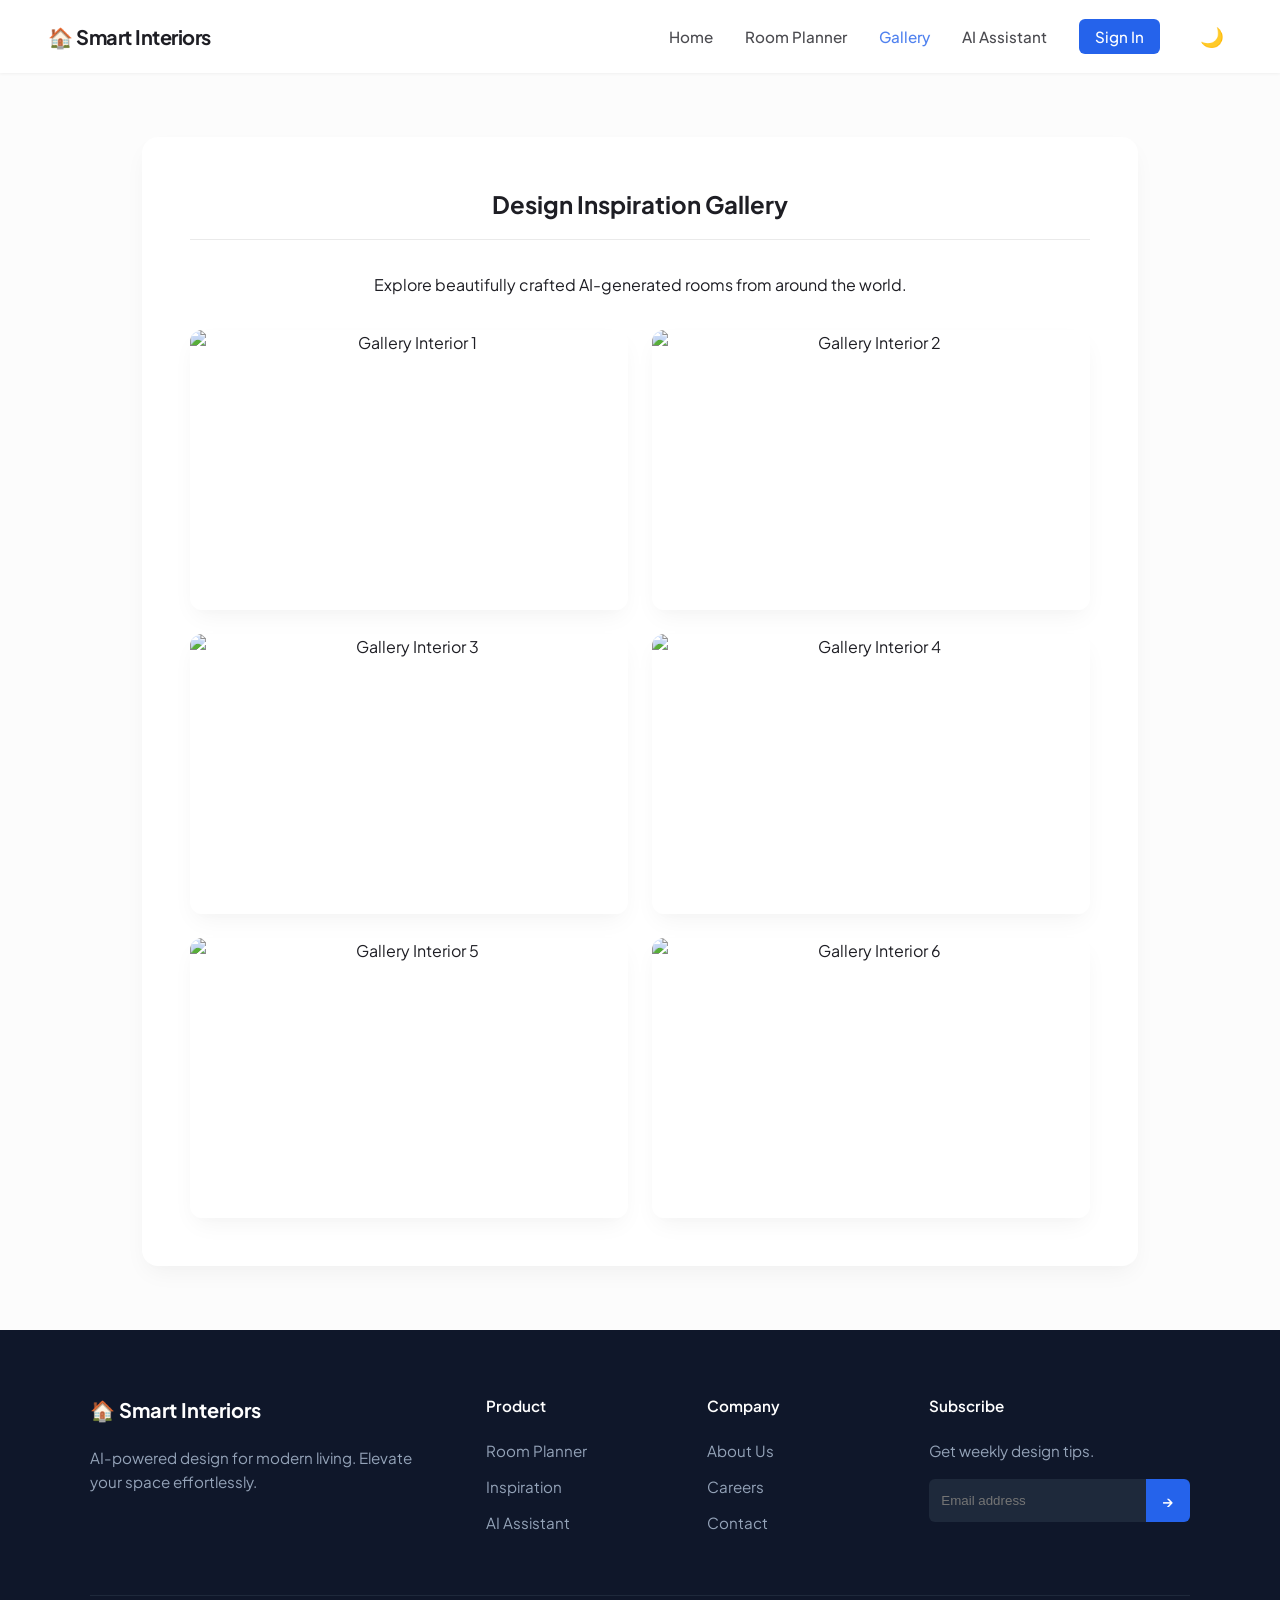
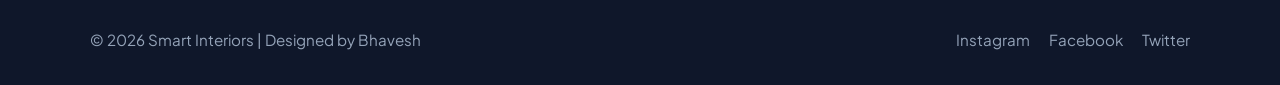
==== gallery.html @ dc1f4bb9 "Refactor into multi-page architecture: planner, gallery, assistant" ====
<!DOCTYPE html>
<html lang="en">
<head>
  <meta charset="UTF-8">
  <meta name="viewport" content="width=device-width, initial-scale=1.0">
  <title>Smart Interiors | Gallery</title>
  <link rel="preconnect" href="https://fonts.googleapis.com">
  <link rel="preconnect" href="https://fonts.gstatic.com" crossorigin>
  <link href="https://fonts.googleapis.com/css2?family=Plus+Jakarta+Sans:wght@400;500;600;700&display=swap" rel="stylesheet">
  <link rel="stylesheet" href="style.css">
</head>
<body>
  <!-- Header -->
  <header id="main-header">
    <div class="logo">🏠 Smart Interiors</div>
    <button class="mobile-menu-btn" id="mobile-menu-btn" aria-label="Toggle menu">☰</button>
    <nav id="main-nav">
      <ul>
        <li><a href="index.html">Home</a></li>
        <li><a href="planner.html">Room Planner</a></li>
        <li><a href="gallery.html" style="color: var(--primary);">Gallery</a></li>
        <li><a href="assistant.html">AI Assistant</a></li>
        <li><a href="#" id="login-btn" class="nav-btn">Sign In</a></li>
        <li><button id="theme-toggle" class="icon-btn" aria-label="Toggle dark mode">🌙</button></li>
      </ul>
    </nav>
  </header>

  <!-- Gallery Section -->
  <section class="output-section animate-on-scroll" style="margin-top: 4rem;">
    <div class="output-header" style="justify-content: center;">
      <h2>Design Inspiration Gallery</h2>
    </div>
    <p style="margin-bottom: 2rem;">Explore beautifully crafted AI-generated rooms from around the world.</p>
    <div id="gallery-container"></div>
  </section>

  <!-- Footer -->
  <footer id="contact">
    <div class="footer-content">
      <div class="footer-brand">
        <h3>🏠 Smart Interiors</h3>
        <p>AI-powered design for modern living. Elevate your space effortlessly.</p>
      </div>
      <div class="footer-links-col">
        <h4>Product</h4>
        <a href="planner.html">Room Planner</a>
        <a href="gallery.html">Inspiration</a>
        <a href="assistant.html">AI Assistant</a>
      </div>
      <div class="footer-links-col">
        <h4>Company</h4>
        <a href="#">About Us</a>
        <a href="#">Careers</a>
        <a href="#">Contact</a>
      </div>
      <div class="footer-newsletter">
        <h4>Subscribe</h4>
        <p>Get weekly design tips.</p>
        <form class="newsletter-form" onsubmit="event.preventDefault(); showToast('Subscribed successfully! 🎉');">
          <input type="email" placeholder="Email address" required>
          <button type="submit">→</button>
        </form>
      </div>
    </div>
    <div class="footer-bottom">
      <p>&copy; 2026 Smart Interiors | Designed by Bhavesh</p>
      <div class="socials">
        <a href="#">Instagram</a>
        <a href="#">Facebook</a>
        <a href="#">Twitter</a>
      </div>
    </div>
  </footer>

  <div id="toast-container"></div>
  <script src="script.js"></script>
</body>
</html>
---- style.css ----
:root {
  --bg-color: #fcfcfc;
  --text-color: #1e1e24;
  --header-bg: rgba(255, 255, 255, 0.85);
  --header-text: #1e1e24;
  --section-bg: #ffffff;
  --border-color: #eaeaea;
  --primary: #2563eb;
  --primary-hover: #1d4ed8;
  --panel-bg: #ffffff;
  --chat-bg: #f8fafc;
  --user-msg: #2563eb;
  --user-msg-text: #ffffff;
  --ai-msg: #f1f5f9;
  --ai-msg-text: #1e1e24;
  --card-bg: #ffffff;
  --shadow: 0 10px 25px -5px rgba(0, 0, 0, 0.05), 0 8px 10px -6px rgba(0, 0, 0, 0.01);
  --selection-bg: rgba(37, 99, 235, 0.2);
}

[data-theme="dark"] {
  --bg-color: #0f172a;
  --text-color: #f8fafc;
  --header-bg: rgba(15, 23, 42, 0.85);
  --header-text: #f8fafc;
  --section-bg: #1e293b;
  --border-color: #334155;
  --primary: #3b82f6;
  --primary-hover: #60a5fa;
  --panel-bg: #1e293b;
  --chat-bg: #0f172a;
  --user-msg: #3b82f6;
  --ai-msg: #334155;
  --ai-msg-text: #f8fafc;
  --card-bg: #1e293b;
  --shadow: 0 10px 25px -5px rgba(0, 0, 0, 0.4), 0 8px 10px -6px rgba(0, 0, 0, 0.2);
  --selection-bg: rgba(59, 130, 246, 0.4);
}

/* Global Selection & Scrollbar */
::selection {
  background: var(--selection-bg);
  color: inherit;
}
::-webkit-scrollbar {
  width: 10px;
}
::-webkit-scrollbar-track {
  background: var(--bg-color);
}
::-webkit-scrollbar-thumb {
  background: var(--border-color);
  border-radius: 5px;
}
::-webkit-scrollbar-thumb:hover {
  background: #94a3b8;
}

body {
  font-family: 'Plus Jakarta Sans', -apple-system, BlinkMacSystemFont, sans-serif;
  margin: 0;
  padding: 0;
  background: var(--bg-color);
  color: var(--text-color);
  line-height: 1.6;
  transition: background 0.3s ease, color 0.3s ease;
  overflow-x: hidden;
}

/* Header & Glassmorphism */
header {
  background: var(--header-bg);
  color: var(--header-text);
  display: flex;
  justify-content: space-between;
  align-items: center;
  padding: 1rem 3rem;
  box-shadow: 0 1px 3px rgba(0,0,0,0.05);
  position: sticky;
  top: 0;
  z-index: 1000;
  backdrop-filter: blur(12px);
  -webkit-backdrop-filter: blur(12px);
  transition: all 0.3s ease;
}

header .logo {
  font-size: 1.25rem;
  font-weight: 700;
  letter-spacing: -0.5px;
}

.mobile-menu-btn {
  display: none;
  background: none;
  border: none;
  color: var(--header-text);
  font-size: 1.5rem;
  cursor: pointer;
}

nav ul {
  list-style: none;
  display: flex;
  gap: 2rem;
  align-items: center;
  margin: 0;
}

nav a {
  color: var(--header-text);
  opacity: 0.8;
  text-decoration: none;
  font-weight: 500;
  font-size: 0.95rem;
  transition: all 0.2s ease;
}

nav a:hover {
  color: var(--primary);
  opacity: 1;
}

.nav-btn {
  background: var(--primary);
  color: white !important;
  padding: 0.5rem 1rem;
  border-radius: 6px;
  opacity: 1 !important;
}
.nav-btn:hover {
  background: var(--primary-hover);
}

.icon-btn {
  background: none;
  border: none;
  font-size: 1.2rem;
  cursor: pointer;
  padding: 0.5rem;
  color: inherit;
  margin: 0;
  border-radius: 50%;
  transition: background 0.2s;
}
.icon-btn:hover {
  background: var(--border-color);
  transform: scale(1.05);
}
.icon-btn.outline {
  border: 1px solid var(--border-color);
  border-radius: 8px;
  font-size: 0.9rem;
  padding: 0.5rem 1rem;
  font-weight: 600;
}

.hero {
  text-align: center;
  padding: 6rem 2rem;
  background: linear-gradient(135deg, #1e293b 0%, #0f172a 100%);
  color: white;
}

.hero h1 {
  font-size: 3rem;
  margin: 0 0 1rem 0;
  font-weight: 800;
  letter-spacing: -1px;
}

.hero p {
  font-size: 1.15rem;
  margin: 0;
  color: #cbd5e1;
  font-weight: 400;
}

/* Scroll Animation Classes */
.animate-on-scroll {
  opacity: 0;
  transform: translateY(30px);
  transition: opacity 0.8s ease-out, transform 0.8s ease-out;
}
.animate-on-scroll.is-visible {
  opacity: 1;
  transform: translateY(0);
}

.input-section, .output-section {
  text-align: center;
  margin: 4rem auto;
  max-width: 900px;
  padding: 3rem;
  background: var(--section-bg);
  border-radius: 16px;
  box-shadow: var(--shadow);
}

.filters {
  display: flex;
  flex-wrap: wrap;
  justify-content: center;
  gap: 1.5rem;
  margin-bottom: 2rem;
}

.filter-group {
  display: flex;
  flex-direction: column;
  align-items: flex-start;
}

.filter-group label {
  font-weight: 600;
  margin-bottom: 0.5rem;
  font-size: 0.85rem;
  text-transform: uppercase;
  letter-spacing: 0.5px;
  color: #64748b;
}

select {
  padding: 0.75rem 1rem;
  border: 1px solid var(--border-color);
  border-radius: 8px;
  font-size: 0.95rem;
  font-family: inherit;
  background: var(--card-bg);
  color: var(--text-color);
  cursor: pointer;
  min-width: 180px;
  transition: all 0.2s;
}
select:focus {
  outline: none;
  border-color: var(--primary);
  box-shadow: 0 0 0 3px rgba(37, 99, 235, 0.1);
}

.upload-area {
  border: 2px dashed var(--border-color);
  border-radius: 12px;
  padding: 3rem 2rem;
  margin: 1.5rem 0 2.5rem 0;
  background: var(--card-bg);
  cursor: pointer;
  transition: all 0.2s ease;
}
.upload-area:hover {
  border-color: var(--primary);
  background: rgba(37, 99, 235, 0.02);
}
.upload-area p {
  margin: 0;
  color: var(--text-color);
  font-weight: 500;
}
.upload-link {
  color: var(--primary);
  font-weight: 600;
}

button {
  background: var(--primary);
  color: white;
  border: none;
  padding: 0.8rem 1.8rem;
  margin: 0.5rem;
  cursor: pointer;
  border-radius: 8px;
  transition: all 0.2s ease;
  font-weight: 600;
  font-size: 0.95rem;
  font-family: inherit;
}

button:hover {
  background: var(--primary-hover);
  transform: translateY(-2px);
  box-shadow: 0 4px 12px rgba(37, 99, 235, 0.2);
}
button:active {
  transform: translateY(0);
}

button.secondary {
  background: transparent;
  color: var(--text-color);
  border: 1px solid var(--border-color);
}
button.secondary:hover {
  background: var(--border-color);
  box-shadow: none;
}

/* Output section additions */
.output-header {
  display: flex;
  justify-content: space-between;
  align-items: center;
  border-bottom: 1px solid var(--border-color);
  padding-bottom: 1rem;
  margin-bottom: 2rem;
}
.output-header h2 {
  margin: 0;
  color: var(--text-color);
  font-weight: 700;
}

.spinner {
  width: 40px;
  height: 40px;
  border: 3px solid var(--border-color);
  border-top: 3px solid var(--primary);
  border-radius: 50%;
  animation: spin 1s cubic-bezier(0.55, 0.15, 0.45, 0.85) infinite;
  margin: 3rem auto 1.5rem;
}
@keyframes spin { 0% { transform: rotate(0deg); } 100% { transform: rotate(360deg); } }

.color-palette {
  display: flex;
  justify-content: center;
  gap: 1.5rem;
  margin: 2rem 0;
}
.color-swatch {
  width: 60px;
  height: 60px;
  border-radius: 50%;
  box-shadow: var(--shadow);
  display: flex;
  align-items: center;
  justify-content: center;
  position: relative;
  cursor: pointer;
  transition: transform 0.2s cubic-bezier(0.34, 1.56, 0.64, 1);
  border: 2px solid var(--card-bg);
}
.color-swatch:hover {
  transform: scale(1.15) translateY(-5px);
}
.color-swatch span {
  position: absolute;
  bottom: -30px;
  font-size: 0.75rem;
  background: var(--text-color);
  color: var(--bg-color);
  padding: 4px 8px;
  border-radius: 4px;
  opacity: 0;
  transition: opacity 0.2s;
  pointer-events: none;
  font-weight: 600;
  white-space: nowrap;
}
.color-swatch:hover span {
  opacity: 1;
}

.shoppable-items {
  display: grid;
  grid-template-columns: repeat(auto-fit, minmax(200px, 1fr));
  gap: 1.5rem;
  margin-top: 1.5rem;
}
.shop-card {
  background: var(--card-bg);
  border-radius: 12px;
  padding: 1rem;
  box-shadow: var(--shadow);
  text-align: left;
  transition: transform 0.2s ease, box-shadow 0.2s ease;
  border: 1px solid var(--border-color);
}
.shop-card:hover {
  transform: translateY(-5px);
  box-shadow: 0 20px 25px -5px rgba(0, 0, 0, 0.1), 0 10px 10px -5px rgba(0, 0, 0, 0.04);
}
.shop-card img {
  width: 100%;
  height: 150px;
  object-fit: cover;
  border-radius: 8px;
  margin-bottom: 1rem;
}
.shop-card h4 { margin: 0 0 0.25rem 0; font-size: 1rem; color: var(--text-color); }
.shop-card p { margin: 0 0 1rem 0; color: #64748b; font-size: 0.95rem; font-weight: 600;}
.shop-card button { width: 100%; padding: 0.6rem; margin: 0; font-size: 0.9rem;}

.image-gallery {
  display: grid;
  grid-template-columns: repeat(auto-fit, minmax(350px, 1fr));
  gap: 1.5rem;
  margin-top: 1.5rem;
}
.image-gallery img {
  width: 100%;
  height: 280px;
  object-fit: cover;
  border-radius: 12px;
  box-shadow: var(--shadow);
  transition: all 0.3s ease;
  cursor: pointer;
}
.image-gallery img:hover {
  transform: scale(1.02);
}

.assistant-section {
  max-width: 900px;
  margin: 4rem auto;
  padding: 0 2rem;
}
.assistant-panel {
  border: 1px solid var(--border-color);
  border-radius: 16px;
  background: var(--panel-bg);
  box-shadow: var(--shadow);
  overflow: hidden;
}
.assistant-heading h2 { color: var(--text-color); font-weight: 700; letter-spacing: -0.5px;}
.assistant-heading p:last-child { color: #64748b; font-size: 1.05rem;}
.chat-messages {
  display: flex;
  min-height: 250px;
  max-height: 400px;
  flex-direction: column;
  gap: 1rem;
  overflow-y: auto;
  padding: 1.5rem;
  background: var(--chat-bg);
}
.chat-message {
  max-width: 80%;
  padding: 1rem 1.25rem;
  border-radius: 12px;
  font-size: 0.95rem;
  animation: fadeIn 0.3s cubic-bezier(0.39, 0.57, 0.56, 1);
}
@keyframes fadeIn { from { opacity: 0; transform: translateY(10px); } to { opacity: 1; transform: translateY(0); } }

.chat-message.assistant {
  align-self: flex-start;
  background: var(--ai-msg);
  color: var(--ai-msg-text);
  border-bottom-left-radius: 4px;
}
.chat-message.user {
  align-self: flex-end;
  background: var(--user-msg);
  color: var(--user-msg-text);
  border-bottom-right-radius: 4px;
}

.quick-prompts {
  display: flex;
  flex-wrap: wrap;
  gap: 0.75rem;
  padding: 1.25rem 1.5rem 0;
}
.quick-prompts button {
  margin: 0;
  padding: 0.5rem 1rem;
  border: 1px solid var(--border-color);
  background: var(--panel-bg);
  color: var(--text-color);
  font-size: 0.85rem;
  border-radius: 20px;
}
.quick-prompts button:hover {
  background: var(--border-color);
}

.chat-form {
  display: flex;
  gap: 1rem;
  padding: 1.25rem 1.5rem 1.5rem;
}
.chat-form input {
  flex: 1;
  padding: 0.8rem 1rem;
  border: 1px solid var(--border-color);
  border-radius: 8px;
  background: var(--card-bg);
  color: var(--text-color);
  font: inherit;
  transition: all 0.2s;
}
.chat-form input:focus {
  outline: none;
  border-color: var(--primary);
  box-shadow: 0 0 0 3px rgba(37, 99, 235, 0.1);
}

/* Testimonials */
.testimonials {
  text-align: center;
  padding: 5rem 2rem;
  background: var(--chat-bg);
  margin-top: 4rem;
}
.testimonials h2 {
  font-size: 2rem;
  font-weight: 700;
  margin-bottom: 3rem;
  letter-spacing: -0.5px;
}
.testimonial-grid {
  display: grid;
  grid-template-columns: repeat(auto-fit, minmax(300px, 1fr));
  gap: 2rem;
  max-width: 1100px;
  margin: 0 auto;
}
.testimonial-card {
  background: var(--card-bg);
  padding: 2rem;
  border-radius: 16px;
  box-shadow: var(--shadow);
  border: 1px solid var(--border-color);
  text-align: left;
}
.testimonial-card .stars {
  color: #f59e0b;
  font-size: 1.2rem;
  margin-bottom: 1rem;
}
.testimonial-card p {
  font-style: italic;
  color: var(--text-color);
  margin-bottom: 1.5rem;
}
.testimonial-card .user {
  font-weight: 700;
  color: var(--primary);
}

/* Multi-column Footer */
footer {
  background: #0f172a;
  color: #94a3b8;
  padding: 4rem 2rem 2rem;
  font-size: 0.95rem;
}
.footer-content {
  max-width: 1100px;
  margin: 0 auto;
  display: grid;
  grid-template-columns: 2fr 1fr 1fr 1.5fr;
  gap: 3rem;
  margin-bottom: 3rem;
}
.footer-brand h3 {
  color: white;
  font-size: 1.25rem;
  margin-top: 0;
}
.footer-links-col h4, .footer-newsletter h4 {
  color: white;
  margin-top: 0;
  font-weight: 600;
}
.footer-links-col a {
  display: block;
  color: #94a3b8;
  text-decoration: none;
  margin-bottom: 0.75rem;
  transition: color 0.2s;
}
.footer-links-col a:hover {
  color: white;
}
.newsletter-form {
  display: flex;
  margin-top: 1rem;
}
.newsletter-form input {
  flex: 1;
  padding: 0.75rem;
  border: none;
  border-radius: 6px 0 0 6px;
  background: #1e293b;
  color: white;
}
.newsletter-form button {
  margin: 0;
  border-radius: 0 6px 6px 0;
  padding: 0.75rem 1rem;
}
.footer-bottom {
  max-width: 1100px;
  margin: 0 auto;
  border-top: 1px solid #1e293b;
  padding-top: 2rem;
  display: flex;
  justify-content: space-between;
  align-items: center;
}
.footer-bottom p { margin: 0; }
.socials a {
  color: #94a3b8;
  text-decoration: none;
  margin-left: 1rem;
}
.socials a:hover { color: white; }

/* Toast Notifications */
#toast-container {
  position: fixed;
  bottom: 20px;
  right: 20px;
  z-index: 9999;
  display: flex;
  flex-direction: column;
  gap: 10px;
}
.toast {
  background: var(--text-color);
  color: var(--bg-color);
  padding: 1rem 1.5rem;
  border-radius: 8px;
  box-shadow: 0 10px 15px -3px rgba(0, 0, 0, 0.2);
  font-weight: 600;
  transform: translateX(120%);
  opacity: 0;
  transition: all 0.3s cubic-bezier(0.68, -0.55, 0.265, 1.55);
}
.toast.show {
  transform: translateX(0);
  opacity: 1;
}

/* Mobile Responsiveness */
@media (max-width: 768px) {
  header {
    padding: 1rem;
  }
  .mobile-menu-btn {
    display: block;
  }
  nav {
    display: none;
    position: absolute;
    top: 100%;
    left: 0;
    width: 100%;
    background: var(--header-bg);
    backdrop-filter: blur(12px);
    border-top: 1px solid var(--border-color);
  }
  nav.active {
    display: block;
  }
  nav ul {
    flex-direction: column;
    gap: 0;
    padding: 1rem;
  }
  nav a, nav button {
    display: block;
    width: 100%;
    padding: 1rem 0;
    text-align: center;
    border-bottom: 1px solid var(--border-color);
  }
  .input-section, .output-section {
    padding: 2rem 1rem;
  }
  .footer-content {
    grid-template-columns: 1fr;
    text-align: center;
  }
  .footer-bottom {
    flex-direction: column;
    gap: 1rem;
  }
}
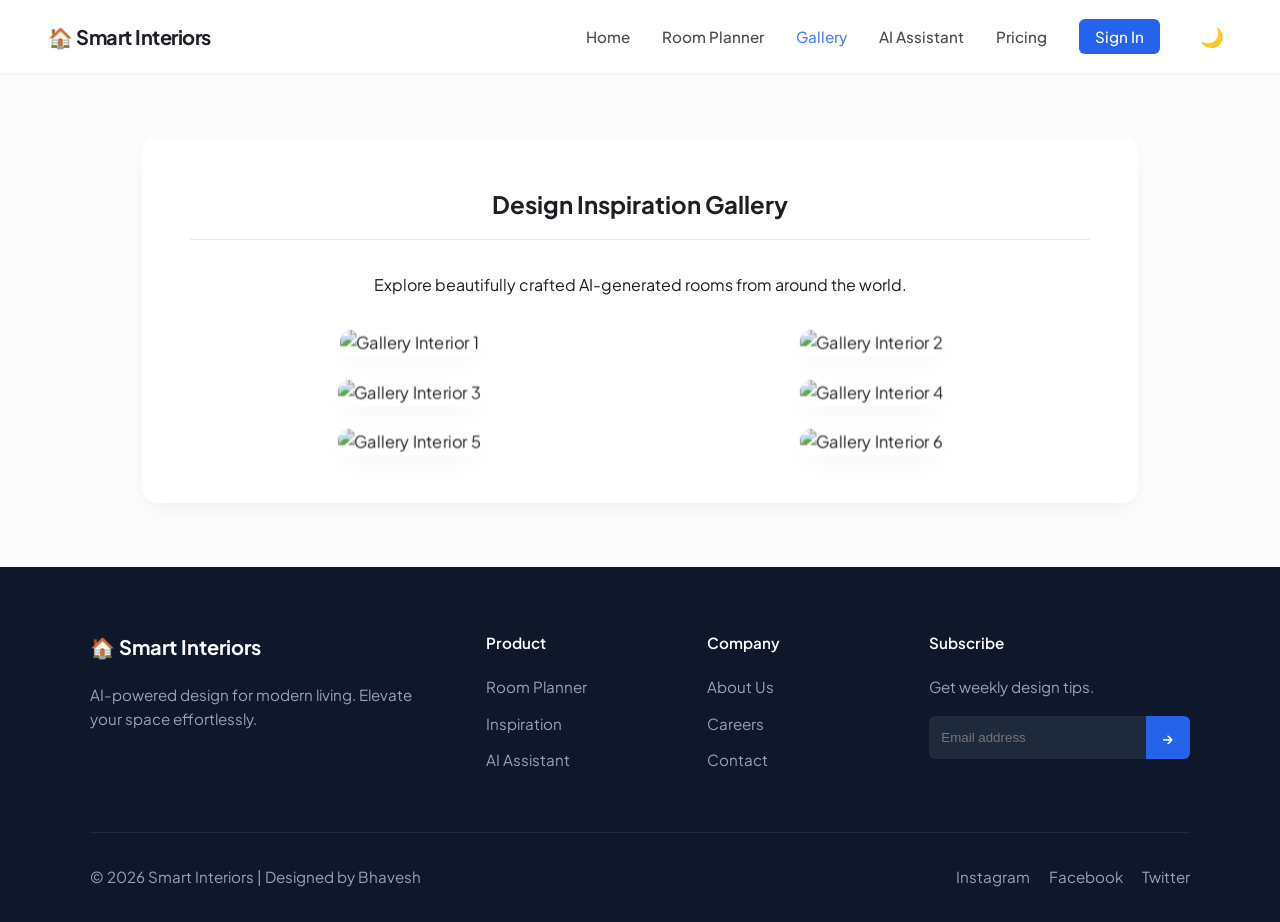
==== commit d703546d: "Add advanced SaaS features: skeleton loader, parallax hero, 3D tilt, pricing page, and FAQ" ====
--- a/gallery.html
+++ b/gallery.html
@@ -20,6 +20,7 @@
         <li><a href="planner.html">Room Planner</a></li>
         <li><a href="gallery.html" style="color: var(--primary);">Gallery</a></li>
         <li><a href="assistant.html">AI Assistant</a></li>
+        <li><a href="pricing.html">Pricing</a></li>
         <li><a href="#" id="login-btn" class="nav-btn">Sign In</a></li>
         <li><button id="theme-toggle" class="icon-btn" aria-label="Toggle dark mode">🌙</button></li>
       </ul>
--- a/style.css
+++ b/style.css
@@ -155,20 +155,38 @@
   font-weight: 600;
 }
 
+/* Parallax Hero */
 .hero {
+  position: relative;
   text-align: center;
-  padding: 6rem 2rem;
-  background: linear-gradient(135deg, #1e293b 0%, #0f172a 100%);
+  padding: 8rem 2rem;
+  background-image: url('https://images.unsplash.com/photo-1600210492486-724fe5c67fb0?w=1600&q=80');
+  background-attachment: fixed;
+  background-position: center;
+  background-repeat: no-repeat;
+  background-size: cover;
   color: white;
-}
-
+  overflow: hidden;
+}
+.hero::before {
+  content: '';
+  position: absolute;
+  top: 0; left: 0; right: 0; bottom: 0;
+  background: linear-gradient(135deg, rgba(30,41,59,0.85) 0%, rgba(15,23,42,0.95) 100%);
+  z-index: 1;
+}
+.hero-content {
+  position: relative;
+  z-index: 2;
+  max-width: 800px;
+  margin: 0 auto;
+}
 .hero h1 {
   font-size: 3rem;
   margin: 0 0 1rem 0;
   font-weight: 800;
   letter-spacing: -1px;
 }
-
 .hero p {
   font-size: 1.15rem;
   margin: 0;
@@ -309,16 +327,29 @@
   font-weight: 700;
 }
 
-.spinner {
-  width: 40px;
-  height: 40px;
-  border: 3px solid var(--border-color);
-  border-top: 3px solid var(--primary);
-  border-radius: 50%;
-  animation: spin 1s cubic-bezier(0.55, 0.15, 0.45, 0.85) infinite;
-  margin: 3rem auto 1.5rem;
-}
-@keyframes spin { 0% { transform: rotate(0deg); } 100% { transform: rotate(360deg); } }
+/* Skeleton Loader Styles */
+.skeleton-wrapper {
+  display: flex;
+  flex-direction: column;
+  gap: 1.5rem;
+  width: 100%;
+  margin-top: 2rem;
+}
+.skeleton {
+  background: linear-gradient(90deg, var(--card-bg) 25%, var(--border-color) 50%, var(--card-bg) 75%);
+  background-size: 400% 100%;
+  animation: shimmer 1.5s infinite linear;
+  border-radius: 8px;
+}
+@keyframes shimmer {
+  0% { background-position: 100% 0; }
+  100% { background-position: -100% 0; }
+}
+.skel-title { height: 30px; width: 60%; margin: 0 auto; }
+.skel-img { height: 300px; width: 100%; border-radius: 12px; margin-top: 1rem; }
+.skel-text { height: 16px; width: 90%; margin: 0 auto; }
+.skel-grid { display: grid; grid-template-columns: repeat(auto-fit, minmax(200px, 1fr)); gap: 1.5rem; margin-top: 1.5rem; }
+.skel-card { height: 200px; }
 
 .color-palette {
   display: flex;
@@ -372,12 +403,8 @@
   padding: 1rem;
   box-shadow: var(--shadow);
   text-align: left;
-  transition: transform 0.2s ease, box-shadow 0.2s ease;
-  border: 1px solid var(--border-color);
-}
-.shop-card:hover {
-  transform: translateY(-5px);
-  box-shadow: 0 20px 25px -5px rgba(0, 0, 0, 0.1), 0 10px 10px -5px rgba(0, 0, 0, 0.04);
+  border: 1px solid var(--border-color);
+  cursor: pointer;
 }
 .shop-card img {
   width: 100%;
@@ -402,13 +429,10 @@
   object-fit: cover;
   border-radius: 12px;
   box-shadow: var(--shadow);
-  transition: all 0.3s ease;
-  cursor: pointer;
-}
-.image-gallery img:hover {
-  transform: scale(1.02);
-}
-
+  cursor: pointer;
+}
+
+/* Assistant Section */
 .assistant-section {
   max-width: 900px;
   margin: 4rem auto;
@@ -536,6 +560,100 @@
 .testimonial-card .user {
   font-weight: 700;
   color: var(--primary);
+}
+
+/* FAQ Section */
+.faq-section {
+  max-width: 800px;
+  margin: 5rem auto;
+  padding: 0 2rem;
+}
+.faq-section h2 { text-align: center; margin-bottom: 3rem; font-size: 2.2rem; font-weight: 700; }
+.faq-item {
+  border-bottom: 1px solid var(--border-color);
+  margin-bottom: 1rem;
+}
+.faq-question {
+  width: 100%;
+  text-align: left;
+  background: none;
+  border: none;
+  padding: 1.5rem 0;
+  font-size: 1.1rem;
+  font-weight: 600;
+  color: var(--text-color);
+  cursor: pointer;
+  display: flex;
+  justify-content: space-between;
+  align-items: center;
+  box-shadow: none;
+}
+.faq-question:hover { background: none; transform: none; box-shadow: none; color: var(--primary); }
+.faq-answer {
+  max-height: 0;
+  overflow: hidden;
+  transition: max-height 0.3s ease;
+  color: #64748b;
+  line-height: 1.6;
+}
+.faq-answer p { margin: 0 0 1.5rem 0; }
+.faq-item.active .faq-answer { max-height: 300px; }
+.faq-item.active .faq-icon { transform: rotate(45deg); }
+.faq-icon { transition: transform 0.3s; font-size: 1.5rem; color: var(--primary); }
+
+
+/* Pricing Page */
+.pricing-section {
+  padding: 5rem 2rem;
+  text-align: center;
+  max-width: 1200px;
+  margin: 0 auto;
+}
+.pricing-grid {
+  display: grid;
+  grid-template-columns: repeat(auto-fit, minmax(300px, 1fr));
+  gap: 2rem;
+  margin-top: 3rem;
+}
+.price-card {
+  background: var(--card-bg);
+  border: 1px solid var(--border-color);
+  border-radius: 16px;
+  padding: 3rem 2rem;
+  box-shadow: var(--shadow);
+  position: relative;
+}
+.price-card.popular {
+  border-color: var(--primary);
+  box-shadow: 0 10px 30px rgba(37,99,235,0.15);
+}
+.popular-badge {
+  position: absolute;
+  top: -12px;
+  left: 50%;
+  transform: translateX(-50%);
+  background: var(--primary);
+  color: white;
+  padding: 0.25rem 1rem;
+  border-radius: 20px;
+  font-size: 0.8rem;
+  font-weight: 700;
+  text-transform: uppercase;
+}
+.price { font-size: 3rem; font-weight: 800; color: var(--text-color); margin: 1.5rem 0; }
+.price span { font-size: 1rem; color: #64748b; font-weight: 500; }
+.features { list-style: none; padding: 0; margin: 2rem 0; text-align: left; }
+.features li { margin-bottom: 1rem; color: var(--text-color); display: flex; align-items: center; gap: 0.5rem;}
+.features li::before { content: '✓'; color: var(--primary); font-weight: bold; }
+.price-btn { width: 100%; }
+
+/* 3D Tilt container */
+.tilt-card {
+  transform-style: preserve-3d;
+  transform: perspective(1000px);
+}
+.tilt-card-inner {
+  transform: translateZ(30px);
 }
 
 /* Multi-column Footer */
